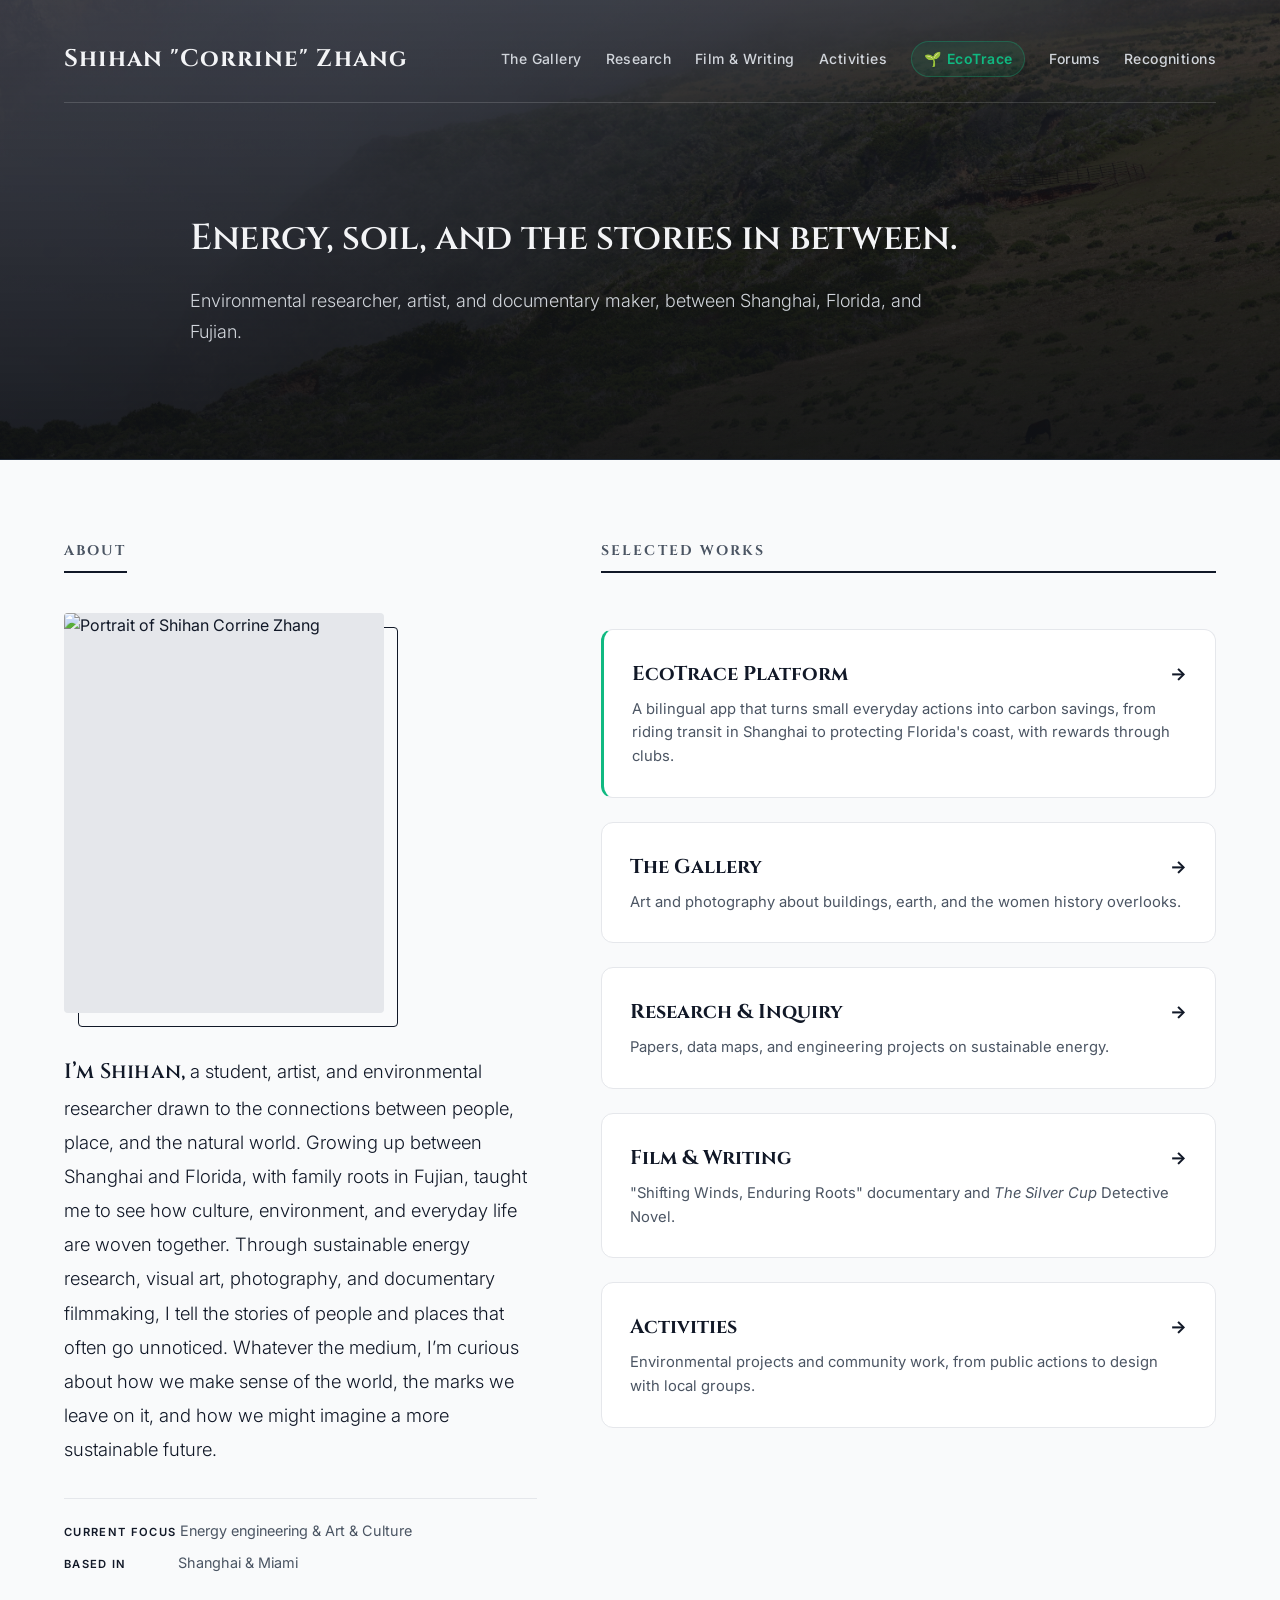
==== index.html @ 188bef86 "Add files via upload" ====
<!DOCTYPE html>
<html lang="en">
<head>
    <meta charset="UTF-8">
    <meta name="viewport" content="width=device-width, initial-scale=1.0">
    <title>Shihan Corrine Zhang | Portfolio</title>
    
    <!-- Google Fonts for Editorial Portfolio Typography -->
    <link rel="preconnect" href="https://fonts.googleapis.com">
    <link rel="preconnect" href="https://fonts.gstatic.com" crossorigin>
    <link href="https://fonts.googleapis.com/css2?family=Cinzel:wght@400;600;700&family=Inter:wght@300;400;500;600;700&display=swap" rel="stylesheet">

    <style>
        /* BASE RESET & VARIABLES */
        * {
            margin: 0;
            padding: 0;
            box-sizing: border-box;
        }

        :root {
            --bg-dark: #0f1115;
            --text-light: #f3f4f6;
            --text-muted-dark: #9ca3af;
            --bg-light: #f9fafb;
            --text-dark: #111827;
            --text-muted-light: #4b5563;
            --accent-green: #10b981;
            --accent-green-hover: #34d399;
            --border-dark: #1f2937;
            --border-light: #e5e7eb;
            --font-heading: 'Cinzel', serif;
            --font-body: 'Inter', sans-serif;
        }

        body {
            font-family: var(--font-body);
            background-color: var(--bg-light);
            color: var(--text-dark);
            line-height: 1.6;
            overflow-x: hidden;
        }

        a {
            text-decoration: none;
            color: inherit;
            transition: all 0.2s ease;
        }

        /* TOP HALF: HERO SECTION (DARK SPLIT WITH BACKGROUND IMAGE) */
        .hero-section {
            /* Swap images/hero.jpg for your own photo. The dark overlay keeps text readable. */
            background:
                linear-gradient(rgba(15, 17, 21, 0.72), rgba(15, 17, 21, 0.92)),
                url('images/hero.jpg') center / cover no-repeat,
                var(--bg-dark);
            color: var(--text-light);
            padding: 2.5rem 5% 5rem 5%;
            border-bottom: 1px solid var(--border-dark);
        }

        nav {
            display: flex;
            justify-content: space-between;
            align-items: center;
            flex-wrap: wrap;
            gap: 1.5rem;
            margin-bottom: 5rem;
            padding-bottom: 1.5rem;
            border-bottom: 1px solid rgba(255, 255, 255, 0.15);
        }

        .site-title {
            font-family: var(--font-heading);
            font-size: 1.5rem;
            font-weight: 700;
            letter-spacing: 0.05em;
            color: var(--text-light);
        }

        .nav-links {
            display: flex;
            gap: 1.5rem;
            flex-wrap: wrap;
            align-items: center;
            font-size: 0.875rem;
            font-weight: 500;
            letter-spacing: 0.03em;
        }

        .nav-links a {
            color: #d1d5db;
        }

        .nav-links a:hover {
            color: var(--text-light);
        }

        /* EcoTrace Special Badge Link */
        .nav-links a.ecotrace-link {
            color: var(--accent-green);
            font-weight: 600;
            display: flex;
            align-items: center;
            gap: 0.35rem;
            background: rgba(16, 185, 129, 0.1);
            padding: 0.35rem 0.75rem;
            border-radius: 9999px;
            border: 1px solid rgba(16, 185, 129, 0.3);
        }

        .nav-links a.ecotrace-link:hover {
            color: #ffffff;
            background: var(--accent-green);
            border-color: var(--accent-green);
        }

        .manifesto-container {
            max-width: 900px;
            margin: 0 auto;
            text-align: left;
            padding: 2rem 0;
        }

        .manifesto-text {
            font-family: var(--font-heading);
            font-size: 2.25rem;
            line-height: 1.3;
            font-weight: 600;
            margin-bottom: 1.5rem;
            color: var(--text-light);
            letter-spacing: -0.01em;
        }

        .sub-manifesto {
            font-size: 1.125rem;
            color: #d1d5db;
            max-width: 750px;
            font-weight: 300;
            line-height: 1.7;
        }

        /* BOTTOM HALF: CONTENT SECTION (LIGHT SPLIT) */
        .content-section {
            padding: 5rem 5%;
            background-color: var(--bg-light);
        }

        .grid-container {
            display: grid;
            grid-template-columns: 1fr 1.3fr;
            gap: 4rem;
            max-width: 1200px;
            margin: 0 auto;
        }

        .section-label {
            font-family: var(--font-heading);
            font-size: 0.875rem;
            text-transform: uppercase;
            letter-spacing: 0.15em;
            color: var(--text-muted-light);
            margin-bottom: 2rem;
            padding-bottom: 0.5rem;
            border-bottom: 2px solid var(--text-dark);
            display: inline-block;
        }

        /* Left Column: About */
        .grid-left {
            display: flex;
            flex-direction: column;
            align-items: flex-start;
        }

        .portrait-wrap {
            position: relative;
            width: 100%;
            max-width: 320px;
            margin: 0.5rem 0 2.5rem 0;
        }

        /* Offset frame behind the portrait */
        .portrait-wrap::before {
            content: "";
            position: absolute;
            top: 14px;
            left: 14px;
            right: -14px;
            bottom: -14px;
            border: 1px solid var(--text-dark);
            border-radius: 4px;
            z-index: 0;
        }

        .portrait {
            position: relative;
            z-index: 1;
            display: block;
            width: 100%;
            aspect-ratio: 4 / 5;
            object-fit: cover;
            border-radius: 4px;
            background-color: #e5e7eb;
        }

        .about-paragraph {
            font-size: 1.15rem;
            color: var(--text-dark);
            line-height: 1.85;
            font-weight: 300;
            margin-bottom: 2rem;
        }

        .about-paragraph .lead-in {
            font-family: var(--font-heading);
            font-weight: 600;
            font-size: 1.3rem;
            letter-spacing: 0.01em;
        }

        .meta-details {
            width: 100%;
            padding-top: 1.25rem;
            border-top: 1px solid var(--border-light);
            display: flex;
            flex-direction: column;
            gap: 0.6rem;
            font-size: 0.9rem;
            color: var(--text-muted-light);
        }

        .meta-details strong {
            display: inline-block;
            min-width: 110px;
            font-size: 0.7rem;
            font-weight: 600;
            text-transform: uppercase;
            letter-spacing: 0.12em;
            color: var(--text-dark);
        }

        /* Right Column: Selected Works */
        .grid-right {
            display: flex;
            flex-direction: column;
            gap: 1.5rem;
        }

        .portfolio-item {
            background-color: #ffffff;
            padding: 1.75rem;
            border-radius: 12px;
            border: 1px solid var(--border-light);
            transition: transform 0.2s ease, box-shadow 0.2s ease, border-color 0.2s ease;
        }

        .portfolio-item:hover {
            transform: translateY(-2px);
            box-shadow: 0 10px 25px -5px rgba(0, 0, 0, 0.08);
            border-color: #d1d5db;
        }

        /* EcoTrace card: same look as the others, with a thin green edge */
        .portfolio-item.featured-ecotrace {
            border-left: 3px solid var(--accent-green);
        }

        .item-title {
            font-family: var(--font-heading);
            font-size: 1.25rem;
            font-weight: 700;
            color: var(--text-dark);
            display: flex;
            justify-content: space-between;
            align-items: center;
            margin-bottom: 0.5rem;
        }

        .item-title .arrow {
            font-family: var(--font-body);
            font-size: 1.1rem;
            transition: transform 0.2s ease;
        }

        .portfolio-item:hover .item-title .arrow {
            transform: translateX(5px);
            color: var(--accent-green);
        }

        .item-desc {
            font-size: 0.925rem;
            color: var(--text-muted-light);
            line-height: 1.6;
        }

        /* RESPONSIVE DESIGN ADJUSTMENTS */
        @media (max-width: 900px) {
            .grid-container {
                grid-template-columns: 1fr;
                gap: 3rem;
            }

            .manifesto-text {
                font-size: 1.75rem;
            }

            nav {
                flex-direction: column;
                align-items: flex-start;
            }
        }
    </style>
</head>
<body>

    <!-- Top Half: The Hook (Dark Split) -->
    <section class="hero-section">
        <nav>
            <h1 class="site-title">Shihan "Corrine" Zhang</h1>
            <div class="nav-links">
                <a href="gallery.html">The Gallery</a>
                <a href="research.html">Research</a>
                <a href="film-writing.html">Film & Writing</a>
                <a href="praxis.html">Activities</a>
                <a href="ecotrace.html" class="ecotrace-link">
                    <span>🌱</span> EcoTrace
                </a>
                <a href="forums.html">Forums</a>
                <a href="recognitions.html">Recognitions</a>
            </div>
        </nav>
        
        <div class="manifesto-container">
            <p class="manifesto-text">Energy, soil, and the stories in between.</p>
            <p class="sub-manifesto">Environmental researcher, artist, and documentary maker, between Shanghai, Florida, and Fujian.</p>
        </div>
    </section>

    <!-- Bottom Half: The Navigation Map (Light Split) -->
    <section class="content-section">
        <div class="grid-container">
            
            <!-- Left Column: About -->
            <div class="grid-left">
                <h2 class="section-label">About</h2>

                <!-- Replace images/shihan.jpg with your own photo -->
                <div class="portrait-wrap">
                    <img class="portrait" src="images/shihan.jpg" alt="Portrait of Shihan Corrine Zhang">
                </div>

                <p class="about-paragraph">
                    <span class="lead-in">I’m Shihan,</span> a student, artist, and environmental researcher drawn to the connections between people, place, and the natural world. Growing up between Shanghai and Florida, with family roots in Fujian, taught me to see how culture, environment, and everyday life are woven together. Through sustainable energy research, visual art, photography, and documentary filmmaking, I tell the stories of people and places that often go unnoticed. Whatever the medium, I’m curious about how we make sense of the world, the marks we leave on it, and how we might imagine a more sustainable future.
                </p>

                <div class="meta-details">
                    <p><strong>Current Focus</strong> Energy engineering &amp; Art &amp; Culture</p>
                    <p><strong>Based In</strong> Shanghai &amp; Miami</p>
                </div>
            </div>

            <!-- Right Column: Navigation Map -->
            <div class="grid-right">
                <h2 class="section-label">Selected Works</h2>
                
                <div class="portfolio-item featured-ecotrace">
                    <a href="ecotrace.html" class="item-title">EcoTrace Platform <span class="arrow">→</span></a>
                    <p class="item-desc">A bilingual app that turns small everyday actions into carbon savings, from riding transit in Shanghai to protecting Florida's coast, with rewards through clubs.</p>
                </div>

                <div class="portfolio-item">
                    <a href="gallery.html" class="item-title">The Gallery <span class="arrow">→</span></a>
                    <p class="item-desc">Art and photography about buildings, earth, and the women history overlooks.</p>
                </div>

                <div class="portfolio-item">
                    <a href="research.html" class="item-title">Research & Inquiry <span class="arrow">→</span></a>
                    <p class="item-desc">Papers, data maps, and engineering projects on sustainable energy.</p>
                </div>

                <div class="portfolio-item">
                    <a href="film-writing.html" class="item-title">Film & Writing <span class="arrow">→</span></a>
                    <p class="item-desc">"Shifting Winds, Enduring Roots" documentary and <cite>The Silver Cup</cite> Detective Novel.</p>
                </div>

                <div class="portfolio-item">
                    <a href="praxis.html" class="item-title">Activities <span class="arrow">→</span></a>
                    <p class="item-desc">Environmental projects and community work, from public actions to design with local groups.</p>
                </div>
            </div>

        </div>
    </section>

</body>
</html>
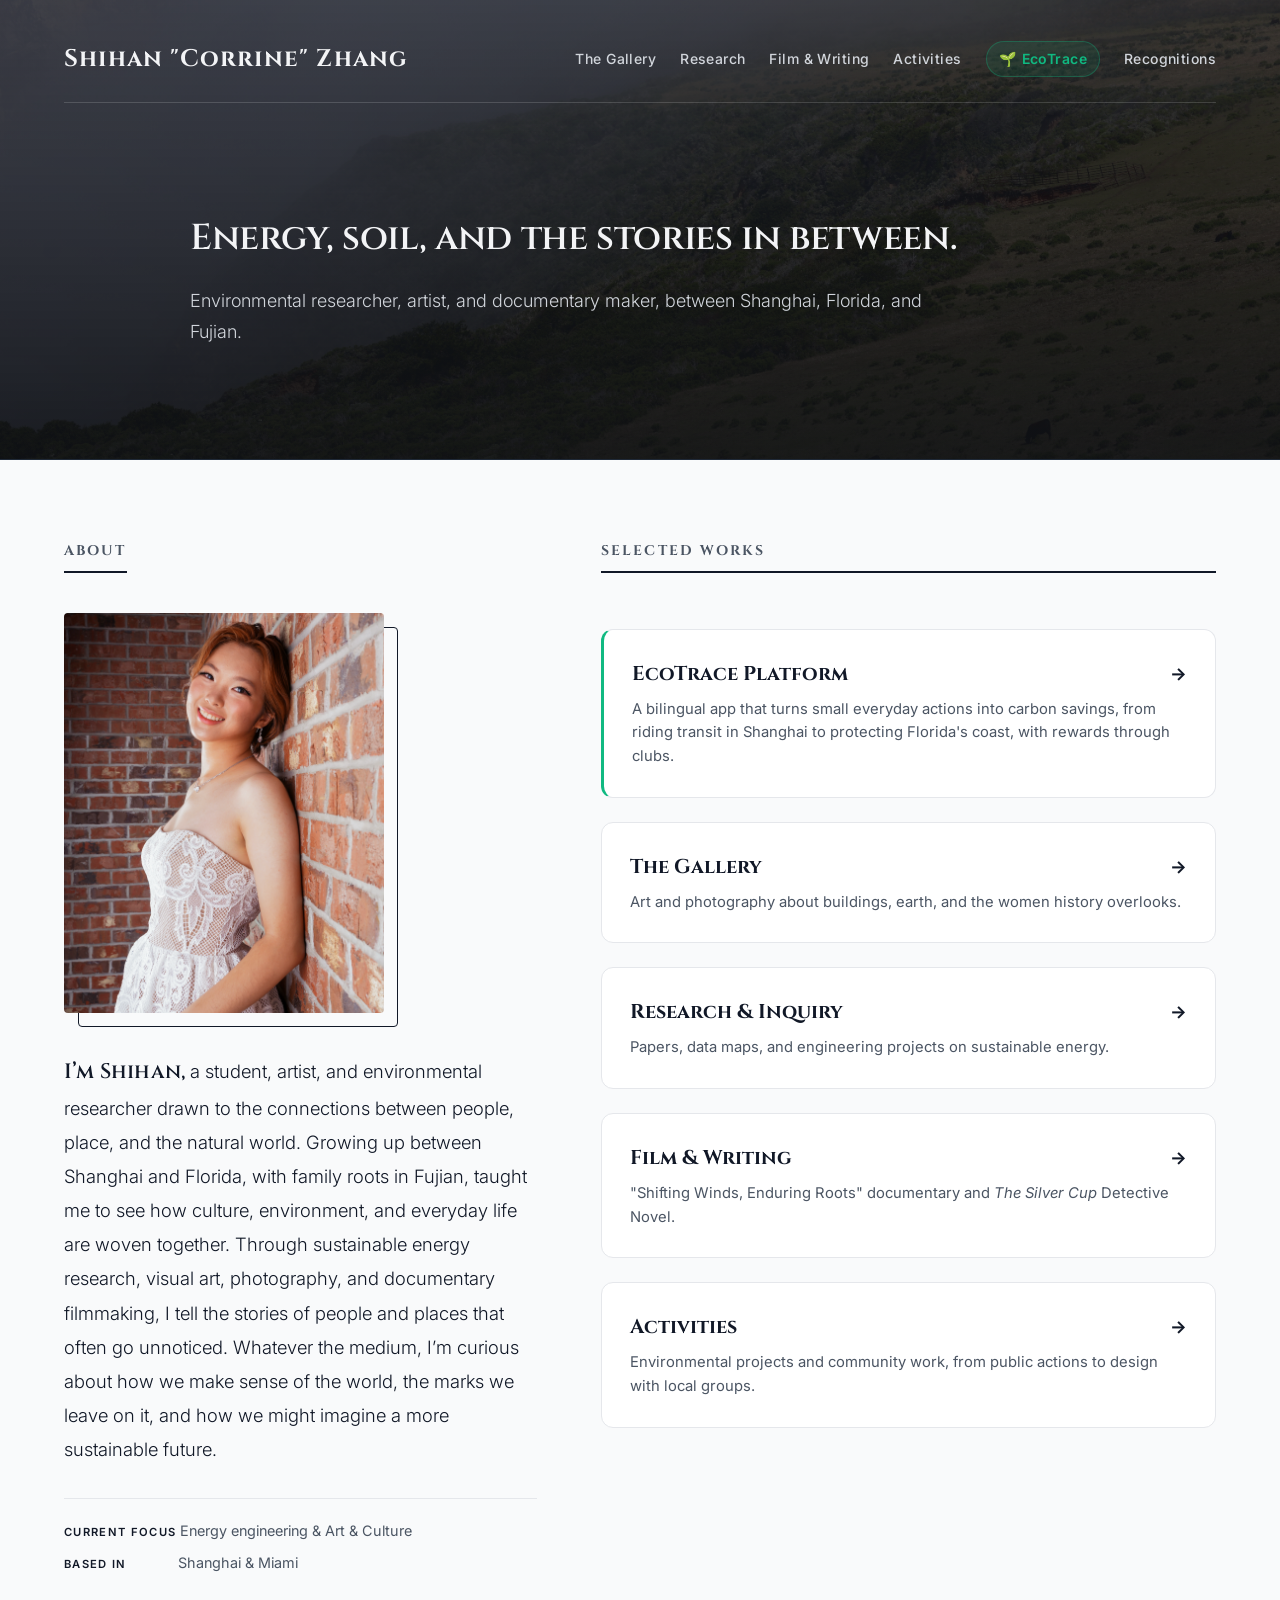
==== commit 38dc1796: "Update portfolio site" ====
--- a/index.html
+++ b/index.html
@@ -326,7 +326,7 @@
                 <a href="ecotrace.html" class="ecotrace-link">
                     <span>🌱</span> EcoTrace
                 </a>
-                <a href="forums.html">Forums</a>
+                
                 <a href="recognitions.html">Recognitions</a>
             </div>
         </nav>
@@ -347,7 +347,7 @@
 
                 <!-- Replace images/shihan.jpg with your own photo -->
                 <div class="portrait-wrap">
-                    <img class="portrait" src="images/shihan.jpg" alt="Portrait of Shihan Corrine Zhang">
+                    <img class="portrait" src="images/shihan.png" alt="Portrait of Shihan Corrine Zhang">
                 </div>
 
                 <p class="about-paragraph">
